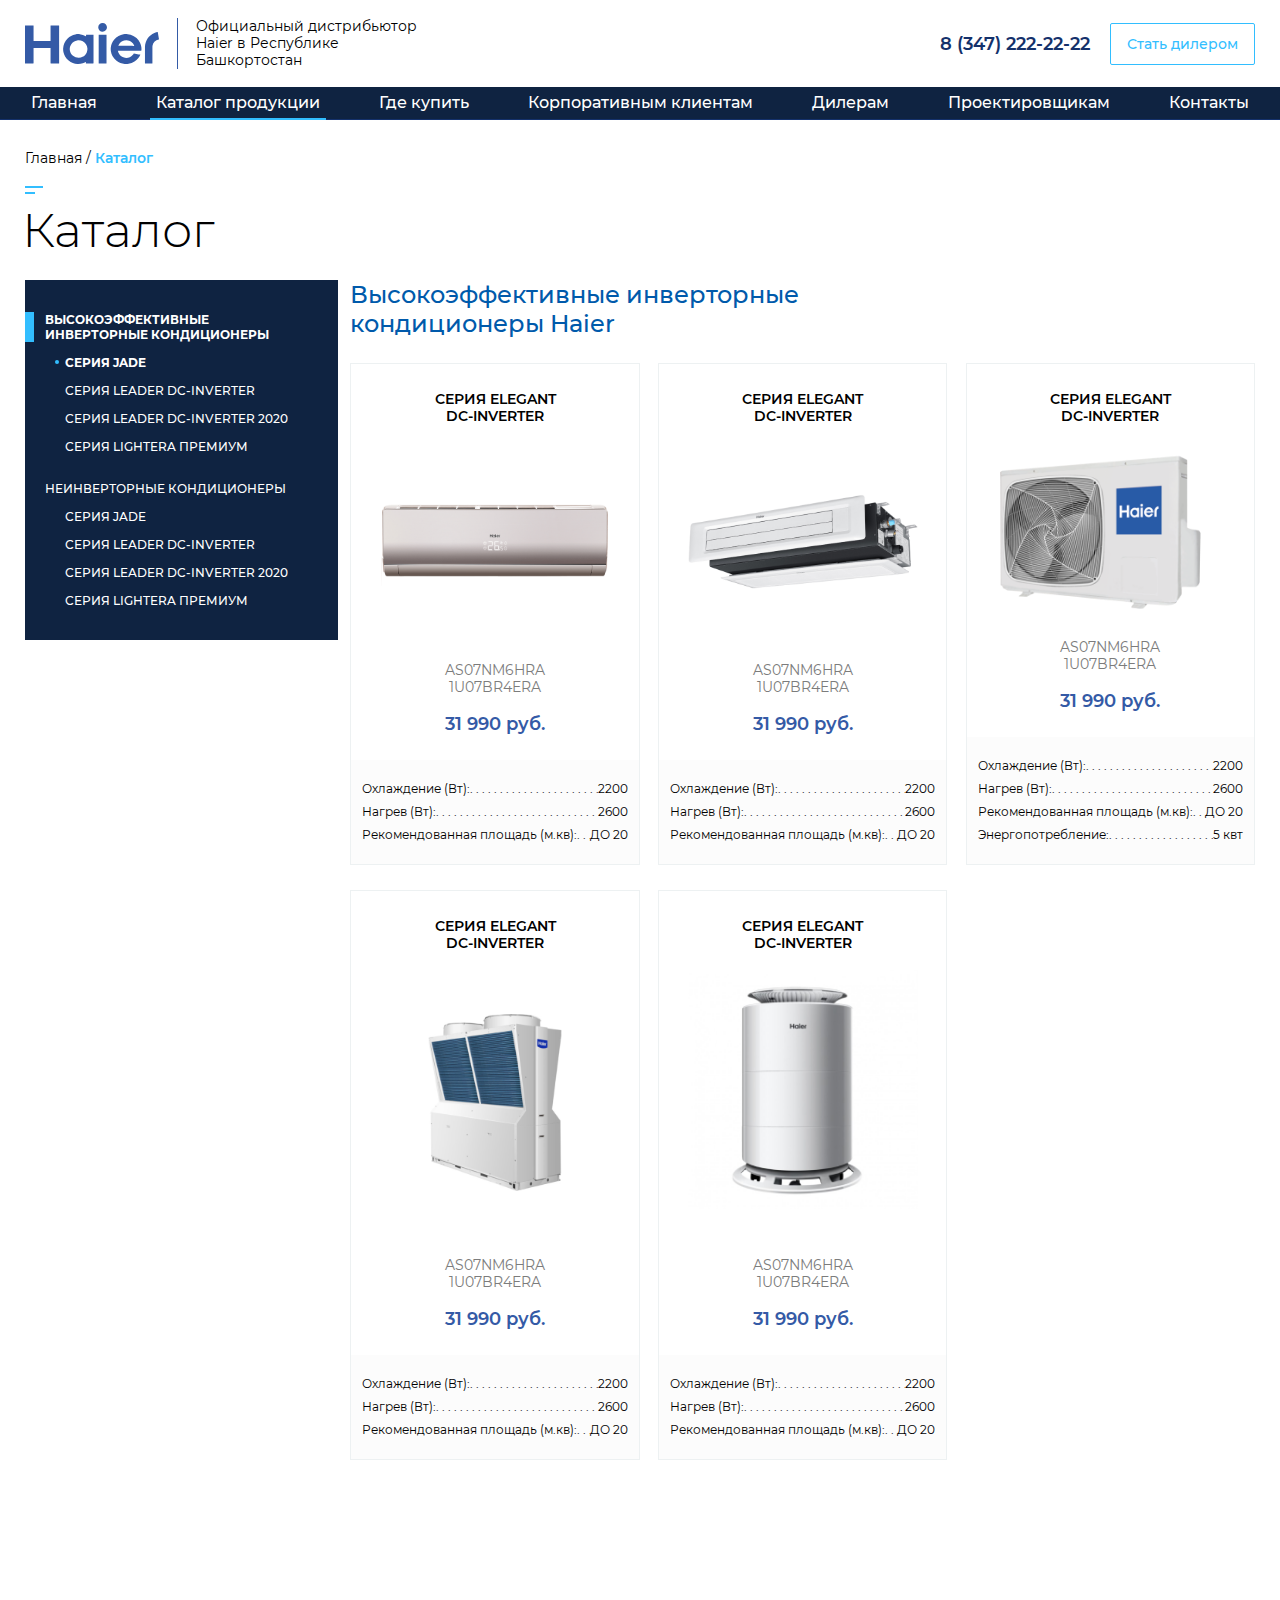
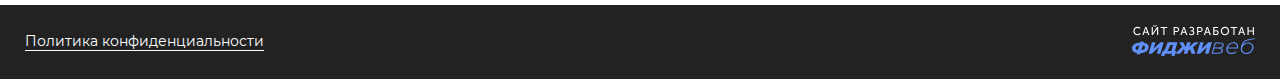
==== catalog.html @ dbcb9b7a "first commit" ====
<!DOCTYPE html>
<html lang="ru">
<head>
    <meta charset="UTF-8">
    <meta name="viewport" content="width=device-width, initial-scale=1.0">
    <title>Haier Каталог</title>
    <link rel="stylesheet" href="/css/jquery.fancybox.min.css"/>
    <link rel="stylesheet" href="/css/remodal.css"/>
    <link rel="stylesheet" href="/css/style.css">
</head>
<body>
    <div class="wrapper">
        <div class="inner-header">
                <header class="header">
                    <div class="container -flex -justify-between">
                        <div class="header__left">
                            <a class="logo -flex -center" href="/">
                                <img src="/img/logo-color.svg" alt="Haier">
                                <span>Официальный дистрибьютор Haier в Республике Башкортостан</span>
                            </a>
                            <div class="toggler-menu">
                                <span></span>
                            </div>
                        </div>
                        <div class="header__contacts -flex -center">
                            <a class="header__phone" href="tel:83472222222">8 (347) 222-22-22</a>
                            <a class="call-back" href="#" data-remodal-target="call-back" >Стать дилером</a>
                        </div>
                    </div>
                </header>
                <nav>
                    <div class="container">
                        <ul class="-flex -justify-between">
                            <li>
                                <a href="#">Главная</a>
                            </li>
                            <li>
                                <a class="active" href="#">Каталог продукции</a>
                            </li>
                            <li>
                                <a href="#">Где купить</a>
                            </li>
                            <li>
                                <a href="#">Корпоративным клиентам</a>
                            </li>
                            <li>
                                <a href="#">Дилерам</a>
                            </li>
                            <li>
                                <a href="#">Проектировщикам</a>
                            </li>
                            <li>
                                <a href="#">Контакты</a>
                            </li>
                        </ul>
                    </div>
                </nav>
        </div>

        <div class="content">
            <div class="container">
                <div class="breadcrumbs">
                    <a href="/">Главная</a> / <span>Каталог</span>
                </div>
                <h1 class="content-h1">Каталог</h1>
                <div class="open-catalog">Открыть каталог</div>
                <div class="fullpage-content -flex -justify-between">
                    <div class="left-sidebar sidebar-catalog">
                        <div class="close-left-sidebar">
                            <span></span>
                        </div>
                        <ul>
                            <li>
                                <a href="#" class="active">ВЫСОКОЭФФЕКТИВНЫЕ ИНВЕРТОРНЫЕ КОНДИЦИОНЕРЫ</a>
                                <ul class="sidebar-catalog__dropdown">
                                    <li><a href="#" class="active">СЕРИЯ JADE</a></li>
                                    <li><a href="#">СЕРИЯ LEADER DC-INVERTER</a></li>
                                    <li><a href="#">СЕРИЯ LEADER DC-INVERTER 2020</a></li>
                                    <li><a href="#">СЕРИЯ LIGHTERA ПРЕМИУМ</a></li>
                                </ul>
                            </li>
                            <li>
                                <a href="#">НЕИНВЕРТОРНЫЕ КОНДИЦИОНЕРЫ</a>
                                <ul class="sidebar-catalog__dropdown">
                                    <li><a href="#">СЕРИЯ JADE</a></li>
                                    <li><a href="#">СЕРИЯ LEADER DC-INVERTER</a></li>
                                    <li><a href="#">СЕРИЯ LEADER DC-INVERTER 2020</a></li>
                                    <li><a href="#">СЕРИЯ LIGHTERA ПРЕМИУМ</a></li>
                                </ul>
                            </li>
                        </ul>
                    </div>
                    <div class="sidebar-content">
                        <h2>Высокоэффективные инверторные 
                            кондиционеры Haier</h2>
                        <div class="catalog__list -flex -wrap">
                            <div class="product-m">
                                <div class="product-m__top">
                                    <div class="product-m__title">СЕРИЯ ELEGANT <br>DC-INVERTER</div>
                                    <div class="product-m__img">
                                        <img src="/img/products/1.png" alt="">
                                    </div>
                                </div>
                                <div>
                                    <div class="product-m__article">
                                        <span>AS07NM6HRA</span>
                                        <span>1U07BR4ERA</span>
                                    </div>
                                    <div class="product-m__price">31 990 руб.</div>
                                    <div class="product-m__feature">
                                        <div class="param">
                                            <span class="param__prop">Охлаждение (Вт):</span>
                                            <span class="param__value">2200</span>
                                        </div>
                                        <div class="param">
                                            <span class="param__prop">Нагрев (Вт):</span>
                                            <span class="param__value">2600</span>
                                        </div>
                                        <div class="param">
                                            <span class="param__prop">Рекомендованная площадь (м.кв):</span>
                                            <span class="param__value">ДО 20</span>
                                        </div>
                                    </div>
                                </div>
                            </div>

                            <div class="product-m">
                                <div class="product-m__top">
                                    <div class="product-m__title">СЕРИЯ ELEGANT <br>DC-INVERTER</div>
                                    <div class="product-m__img">
                                        <img src="/img/products/3.png" alt="">
                                    </div>
                                </div>
                                <div>
                                    <div class="product-m__article">
                                        <span>AS07NM6HRA</span>
                                        <span>1U07BR4ERA</span>
                                    </div>
                                    <div class="product-m__price">31 990 руб.</div>
                                    <div class="product-m__feature">
                                        <div class="param">
                                            <span class="param__prop">Охлаждение (Вт):</span>
                                            <span class="param__value">2200</span>
                                        </div>
                                        <div class="param">
                                            <span class="param__prop">Нагрев (Вт):</span>
                                            <span class="param__value">2600</span>
                                        </div>
                                        <div class="param">
                                            <span class="param__prop">Рекомендованная площадь (м.кв):</span>
                                            <span class="param__value">ДО 20</span>
                                        </div>
                                    </div>
                                </div>
                            </div>

                            <div class="product-m">
                                <div class="product-m__top">
                                    <div class="product-m__title">СЕРИЯ ELEGANT <br>DC-INVERTER</div>
                                    <div class="product-m__img">
                                        <img src="/img/products/2.png" alt="">
                                    </div>
                                </div>
                                <div>
                                    <div class="product-m__article">
                                        <span>AS07NM6HRA</span>
                                        <span>1U07BR4ERA</span>
                                    </div>
                                    <div class="product-m__price">31 990 руб.</div>
                                    <div class="product-m__feature">
                                        <div class="param">
                                            <span class="param__prop">Охлаждение (Вт):</span>
                                            <span class="param__value">2200</span>
                                        </div>
                                        <div class="param">
                                            <span class="param__prop">Нагрев (Вт):</span>
                                            <span class="param__value">2600</span>
                                        </div>
                                        <div class="param">
                                            <span class="param__prop">Рекомендованная площадь (м.кв):</span>
                                            <span class="param__value">ДО 20</span>
                                        </div>
                                        <div class="param">
                                            <span class="param__prop">Энергопотребление:</span>
                                            <span class="param__value">5 квт</span>
                                        </div>
                                    </div>
                                </div>
                            </div>

                            <div class="product-m">
                                <div class="product-m__top">
                                    <div class="product-m__title">СЕРИЯ ELEGANT <br>DC-INVERTER</div>
                                    <div class="product-m__img">
                                        <img src="/img/products/5.png" alt="">
                                    </div>
                                </div>
                                <div>
                                    <div class="product-m__article">
                                        <span>AS07NM6HRA</span>
                                        <span>1U07BR4ERA</span>
                                    </div>
                                    <div class="product-m__price">31 990 руб.</div>
                                    <div class="product-m__feature">
                                        <div class="param">
                                            <span class="param__prop">Охлаждение (Вт):</span>
                                            <span class="param__value">2200</span>
                                        </div>
                                        <div class="param">
                                            <span class="param__prop">Нагрев (Вт):</span>
                                            <span class="param__value">2600</span>
                                        </div>
                                        <div class="param">
                                            <span class="param__prop">Рекомендованная площадь (м.кв):</span>
                                            <span class="param__value">ДО 20</span>
                                        </div>
                                    </div>
                                </div>
                            </div>

                            <div class="product-m">
                                <div class="product-m__top">
                                    <div class="product-m__title">СЕРИЯ ELEGANT <br>DC-INVERTER</div>
                                    <div class="product-m__img">
                                        <img src="/img/products/6.png" alt="">
                                    </div>
                                </div>
                                <div>
                                    <div class="product-m__article">
                                        <span>AS07NM6HRA</span>
                                        <span>1U07BR4ERA</span>
                                    </div>
                                    <div class="product-m__price">31 990 руб.</div>
                                    <div class="product-m__feature">
                                        <div class="param">
                                            <span class="param__prop">Охлаждение (Вт):</span>
                                            <span class="param__value">2200</span>
                                        </div>
                                        <div class="param">
                                            <span class="param__prop">Нагрев (Вт):</span>
                                            <span class="param__value">2600</span>
                                        </div>
                                        <div class="param">
                                            <span class="param__prop">Рекомендованная площадь (м.кв):</span>
                                            <span class="param__value">ДО 20</span>
                                        </div>
                                    </div>
                                </div>
                            </div>
                        </div>
                    </div>
                </div>
            </div>
        </div>

    </div>

    <footer class="footer">
        <div class="container -flex -justify-between -center -wrap">
            <a href="#" class="politic" data-fancybox="data-fancybox" data-type="iframe" data-src="/politic.html" href="javascript:;">Политика конфиденциальности</a>
            <a class="fiji-logo-href" target="_blank" href="https://fijiweb.ru/">
                <img src="/img/fiji.svg" alt="Сайт разработан FijiWeb">
            </a>
        </div>
    </footer>

    <div class="remodal" data-remodal-id="call-back" data-remodal-options="hashTracking: false, closeOnOutsideClick: true">
        <button class="remodal-close remodal-close" data-remodal-action="close"></button>
        <div id="form-modal_c">
          <div class="modal-title">Оставьте заявку <span>Наш менеджер свяжется с вами в ближайшее время</span></div>
          <form id="form-call-back">
            <input type="text" name="name" required="required" placeholder="Введите имя"/>
            <input type="text" name="phone" required="required" placeholder="Введите телефон"/>
            <input type="hidden" name="head_mess" value="Заказать звонок"/>
            <button class="btn" type="submit">Отправить</button>
          </form>
        </div>
      </div>

    <script src="https://code.jquery.com/jquery-3.5.1.min.js"></script>
    <script src="/js/jquery.maskedinput.js"></script>
    <script src="/js/jquery.fancybox.min.js"></script>
    <script src="/js/remodal.min.js"></script>
    <script src="/js/script.js"></script>
</body>
</html>
---- css/remodal.css ----
/*
 *  Remodal - v1.0.3
 *  Responsive, lightweight, fast, synchronized with CSS animations, fully customizable modal window plugin with declarative configuration and hash tracking.
 *  http://vodkabears.github.io/remodal/
 *
 *  Made by Ilya Makarov
 *  Under MIT License
 */

/* ==========================================================================
   Remodal's necessary styles
   ========================================================================== */

/* Hide scroll bar */

html.remodal-is-locked {
  overflow: hidden;
}

/* Anti FOUC */

.remodal,
[data-remodal-id] {
  display: none;
}

/* Necessary styles of the overlay */
 
.remodal-overlay {
  position: fixed;
  z-index: 9999;
  top: -5000px;
  right: -5000px;
  bottom: -5000px;
  left: -5000px;

  display: none;
}

/* Necessary styles of the wrapper */

.remodal-wrapper {
  position: fixed;
  z-index: 10000;
  top: 0;
  right: 0;
  bottom: 0;
  left: 0;

  display: none;
/*  overflow: auto;*/

  text-align: center;

  -webkit-overflow-scrolling: touch;
}

.remodal-wrapper:after {
  display: inline-block;

  height: 100%;
  margin-left: -0.05em;

  content: "";
}

/* Fix iPad, iPhone glitches */

.remodal-overlay,
.remodal-wrapper {
  -webkit-backface-visibility: hidden;
  backface-visibility: hidden;
}

/* Necessary styles of the modal dialog */

.remodal {
  position: relative;

  outline: none;

  -webkit-text-size-adjust: 100%;
  -moz-text-size-adjust: 100%;
  -ms-text-size-adjust: 100%;
  text-size-adjust: 100%;
}

.remodal-is-initialized {
  /* Disable Anti-FOUC */
  display: inline-block;
}


/*
 *  Remodal - v1.0.3
 *  Responsive, lightweight, fast, synchronized with CSS animations, fully customizable modal window plugin with declarative configuration and hash tracking.
 *  http://vodkabears.github.io/remodal/
 *
 *  Made by Ilya Makarov
 *  Under MIT License
 */

/* ==========================================================================
   Remodal's default mobile first theme
   ========================================================================== */

/* Default theme styles for the background */

.remodal-bg.remodal-is-opening,
.remodal-bg.remodal-is-opened {
  -webkit-filter: blur(3px);
  filter: blur(3px);
}

/* Default theme styles of the overlay */

.remodal-overlay {
  background: rgba(43, 46, 56, 0.9);
}

.remodal-overlay.remodal-is-opening,
.remodal-overlay.remodal-is-closing {
  -webkit-animation-fill-mode: forwards;
  animation-fill-mode: forwards;
}

.remodal-overlay.remodal-is-opening {
  -webkit-animation: remodal-overlay-opening-keyframes 0.3s;
  animation: remodal-overlay-opening-keyframes 0.3s;
}

.remodal-overlay.remodal-is-closing {
  -webkit-animation: remodal-overlay-closing-keyframes 0.3s;
  animation: remodal-overlay-closing-keyframes 0.3s;
}

/* Default theme styles of the wrapper */

.remodal-wrapper {
  padding: 10px 10px 0;
}

/* Default theme styles of the modal dialog */

.remodal {
  -webkit-box-sizing: border-box;
  box-sizing: border-box;
  width: 100%;
  margin-bottom: 10px;

  -webkit-transform: translate3d(0, 0, 0);
  transform: translate3d(0, 0, 0);

  color: #2b2e38;
}

.remodal.remodal-is-opening,
.remodal.remodal-is-closing {
  -webkit-animation-fill-mode: forwards;
  animation-fill-mode: forwards;
}

.remodal.remodal-is-opening {
  -webkit-animation: remodal-opening-keyframes 0.3s;
  animation: remodal-opening-keyframes 0.3s;
}

.remodal.remodal-is-closing {
  -webkit-animation: remodal-closing-keyframes 0.3s;
  animation: remodal-closing-keyframes 0.3s;
}

/* Vertical align of the modal dialog */

.remodal,
.remodal-wrapper:after {
  vertical-align: middle;
}

/* Close button */

.remodal-close {
  cursor: pointer;
  width: 30px;
  height: 30px;
  position: absolute;
  right: -30px;
  top: -30px;
  background: none;
  border: none;
  outline: none;
}

.remodal-close:hover,
.remodal-close:focus {
  color: #fff;
}

.remodal-close:before, .remodal-close:after {
  content: '';
  display: block;
  width: 24px;
  height: 2px;
  background: white;
  position: absolute;
  left: 0;
  top: 0;
  right: 0;
  bottom: 0;
  margin: auto;
}

.remodal-close:before {
  -webkit-transform: rotate(45deg);
  transform: rotate(45deg);
}
.remodal-close:after {
  -webkit-transform: rotate(-45deg);
  transform: rotate(-45deg);
}
/* Dialog buttons */

.remodal-confirm,
.remodal-cancel {
  font: inherit;

  display: inline-block;
  overflow: visible;

  min-width: 110px;
  margin: 0;
  padding: 12px 0;

  cursor: pointer;
  -webkit-transition: background 0.2s;
  transition: background 0.2s;
  text-align: center;
  vertical-align: middle;
  text-decoration: none;

  border: 0;
  outline: 0;
}

.remodal-confirm {
    color: #fff;
    background: #81c784;
    float: right;
    top: 0px;
    position: absolute;
    right: 0px;
    min-width: 50px;
}
#modal2Desc {
    width: 80%;
    margin: 0 auto;
    margin-bottom: 30px;
}

.title-remodal {
    font-size: 18px;
    color: #79b302;
    font-family: 'montserratmedium';
    margin-top: 50px;
    margin-bottom: 20px;
}

.remodal form p {
    font-size: 10px;
}
.remodal-confirm:hover,
.remodal-confirm:focus {
  background: #66bb6a;
}

.remodal-cancel {
  color: #fff;
  background: #e57373;
}

.remodal-cancel:hover,
.remodal-cancel:focus {
  background: #ef5350;
}

/* Remove inner padding and border in Firefox 4+ for the button tag. */

.remodal-confirm::-moz-focus-inner,
.remodal-cancel::-moz-focus-inner,
.remodal-close::-moz-focus-inner {
  padding: 0;

  border: 0;
}

/* Keyframes
   ========================================================================== */

@-webkit-keyframes remodal-opening-keyframes {
  from {
    -webkit-transform: scale(1.05);
    transform: scale(1.05);

    opacity: 0;
  }
  to {
    -webkit-transform: none;
    transform: none;

    opacity: 1;
  }
}

@keyframes remodal-opening-keyframes {
  from {
    -webkit-transform: scale(1.05);
    transform: scale(1.05);

    opacity: 0;
  }
  to {
    -webkit-transform: none;
    transform: none;

    opacity: 1;
  }
}

@-webkit-keyframes remodal-closing-keyframes {
  from {
    -webkit-transform: scale(1);
    transform: scale(1);

    opacity: 1;
  }
  to {
    -webkit-transform: scale(0.95);
    transform: scale(0.95);

    opacity: 0;
  }
}

@keyframes remodal-closing-keyframes {
  from {
    -webkit-transform: scale(1);
    transform: scale(1);

    opacity: 1;
  }
  to {
    -webkit-transform: scale(0.95);
    transform: scale(0.95);

    opacity: 0;
  }
}

@-webkit-keyframes remodal-overlay-opening-keyframes {
  from {
    opacity: 0;
  }
  to {
    opacity: 1;
  }
}

@keyframes remodal-overlay-opening-keyframes {
  from {
    opacity: 0;
  }
  to {
    opacity: 1;
  }
}

@-webkit-keyframes remodal-overlay-closing-keyframes {
  from {
    opacity: 1;
  }
  to {
    opacity: 0;
  }
}

@keyframes remodal-overlay-closing-keyframes {
  from {
    opacity: 1;
  }
  to {
    opacity: 0;
  }
}

/* Media queries
   ========================================================================== */

@media only screen and (min-width: 641px) {
  .remodal {
    max-width: 550px;
    background: #fff;
  }
}

/* IE8
   ========================================================================== */

.lt-ie9 .remodal-overlay {
  background: #2b2e38;
}

.lt-ie9 .remodal {
  width: 700px;
}

.remodal {
  padding: 35px 20px;
  border-radius: 4px;
 
}

.remodal input {
  width: 310px;
  height: 40px;
  padding: 0px 15px;
  display: block;
  margin:0 auto;
  margin-bottom: 15px;
  font-size: 16px;
  font-weight: 400;
  border-radius: 5px;
  border:none;
  background: #f2f2f2;
}
.btn-modal {
  width: 310px;
}
.remodal .btn {
  margin: 0 auto;
  width: 310px;
  border:none;
  height: 60px;
  font-weight: 600;
  font-size: 16px;
  cursor: pointer;
}
.modal-title {
  font-weight: 600;
  line-height: 130%;
  font-size: 18px;
  max-width: 400px;
  margin: 0 auto;
  margin-bottom: 30px;
}
.remodal {
  background: #fff;
}
---- css/style.css ----
@import url("/fonts/stylesheet.css");
*,
*::before,
*::after,
*:focus {
  -webkit-box-sizing: border-box;
  box-sizing: border-box;
  outline: none;
}

body {
  margin: 0px;
  font-family: 'Montserrat', sans-serif;
  font-size: 14px;
  line-height: 16px;
  display: -webkit-box;
  display: -ms-flexbox;
  display: flex;
  -webkit-box-orient: vertical;
  -webkit-box-direction: normal;
      -ms-flex-direction: column;
          flex-direction: column;
  height: 100%;
}

.wrapper {
  overflow: hidden;
  min-height: 100vh;
  -webkit-box-flex: 1;
      -ms-flex: 1 0 auto;
          flex: 1 0 auto;
  height: 100%;
}

a {
  text-decoration: none;
}

.container {
  max-width: 1260px;
  padding: 0px 15px;
  margin: 0 auto;
}

@media (max-width: 380px) {
  .container {
    padding: 0px 10px;
  }
}

img {
  max-width: 100%;
}

.-flex {
  display: -webkit-box;
  display: -ms-flexbox;
  display: flex;
}

.-center {
  -webkit-box-align: center;
      -ms-flex-align: center;
          align-items: center;
}

.-start {
  -webkit-box-align: start;
      -ms-flex-align: start;
          align-items: flex-start;
}

.-end {
  -webkit-box-align: end;
      -ms-flex-align: end;
          align-items: flex-end;
}

.-wrap {
  -ms-flex-wrap: wrap;
      flex-wrap: wrap;
}

.-justify-between {
  -webkit-box-pack: justify;
      -ms-flex-pack: justify;
          justify-content: space-between;
}

.inner-header.open-menu .logo span {
  color: #fff;
}

.inner-header.open-menu .header__phone {
  color: #fff;
}

.inner-header .logo span {
  color: #000;
}

.inner-header .header__phone {
  color: #14316B;
}

@media (max-width: 960px) {
  .inner-header .header__phone {
    padding: 11px 0px;
  }
}

.inner-header nav {
  background: #0F2341;
}

.inner-header nav a {
  padding: 6px;
}

@media (max-width: 960px) and (min-width: 380px) {
  .inner-header nav a {
    padding: 11px 15px;
  }
}

@media (max-width: 380px) {
  .inner-header nav a {
    padding: 6px 10px;
  }
}

.inner-header .toggler-menu span {
  background-color: #0F2341;
}

.inner-header .toggler-menu span::after, .inner-header .toggler-menu span::before {
  background-color: #0F2341;
}

.inner-header .toggler-menu.active span:before {
  background-color: #fff;
}

.inner-header .toggler-menu.active span:after {
  background-color: #fff;
}

.index-section {
  background: url(../img/bg-main.png) no-repeat center;
  min-height: 800px;
  background-size: cover;
}

.index-section .index-section-lines {
  background: url(../img/lines-index-bg.png) repeat-y center;
  height: 800px;
}

@media (max-width: 768px) {
  .index-section .index-section-lines {
    height: 550px;
  }
}

@media (max-width: 768px) {
  .index-section .index-section-lines {
    height: 500px;
  }
}

@media (max-width: 768px) {
  .index-section {
    min-height: 550px;
  }
}

@media (max-width: 468px) {
  .index-section {
    min-height: 350px;
  }
}

.header {
  padding: 18px 0px 18px 0px;
}

@media (max-width: 960px) {
  .header {
    padding: 10px 0px 8px 0px;
    border-bottom: 1px solid #0F2341;
  }
  .header .header__left {
    width: 100%;
  }
  .header .logo {
    max-width: 350px;
  }
}

@media (max-width: 960px) {
  .header .header__contacts {
    display: none;
  }
}

.header__left {
  position: relative;
  z-index: 3;
}

@media (max-width: 960px) {
  .header__left img {
    width: 82px;
  }
}

.logo span {
  font-size: 14px;
  line-height: 17px;
  color: #FFFFFF;
  padding-left: 18px;
  border-left: 1px solid #345BA6;
  margin-left: 18px;
  max-width: 270px;
  min-height: 46px;
  display: -webkit-box;
  display: -ms-flexbox;
  display: flex;
  -webkit-box-align: center;
      -ms-flex-align: center;
          align-items: center;
}

@media (max-width: 768px) {
  .logo span {
    font-size: 10px;
    line-height: 12px;
    padding-left: 6px;
    margin-left: 7px;
    min-height: 36px;
    max-width: calc(100% - 95px - 40px);
  }
}

nav {
  border-bottom: 1px solid #14316B;
}

nav .header__contacts {
  display: none;
}

@media (max-width: 960px) {
  nav {
    position: absolute;
    left: 0px;
    width: calc(100% - 50px);
    background: #0F2341;
    top: 0px;
    height: 100vh;
    z-index: 2;
    left: -100%;
    -webkit-transition: all 0.3s;
    transition: all 0.3s;
  }
  nav.active {
    left: 0px;
  }
  nav .container {
    padding: 0px;
  }
  nav .header__contacts {
    display: block;
    border-top: 1px solid #14316B;
    padding: 19px 10px 10px 10px;
  }
  nav .header__contacts .call-back {
    display: table;
    margin-left: 0px;
    margin-top: 14px;
  }
}

nav ul {
  margin: 0px;
  padding: 0px;
}

@media (max-width: 768px) {
  nav ul {
    -ms-flex-wrap: wrap;
        flex-wrap: wrap;
    padding-top: 55px;
  }
}

nav li {
  display: block;
  font-weight: 500;
  font-size: 16px;
  line-height: 20px;
}

@media (max-width: 1100px) {
  nav li {
    font-size: 14px;
  }
}

@media (max-width: 768px) {
  nav li {
    display: block;
    width: 100%;
  }
}

nav li a {
  color: #FFFFFF;
  padding: 4px 6px;
  display: block;
  position: relative;
}

@media (max-width: 768px) {
  nav li a {
    font-weight: 500;
    font-size: 16px;
    padding: 12px 11px;
    line-height: 20px;
  }
}

@media (max-width: 768px) {
  nav li a.active, nav li a:hover {
    background: #32BEFF;
    color: #fff;
  }
}

nav li a.active:after, nav li a:hover:after {
  content: '';
  width: 100%;
  height: 2px;
  background: #32BEFF;
  position: absolute;
  bottom: -1px;
  left: 0px;
}

@media (max-width: 768px) {
  nav li a.active:after, nav li a:hover:after {
    display: none;
  }
}

.header__phone {
  font-weight: 600;
  font-size: 18px;
  line-height: 22px;
  color: #FFFFFF;
}

.call-back {
  border: 1px solid #32BEFF;
  border-radius: 2px;
  font-weight: 500;
  font-size: 14px;
  color: #32BEFF;
  padding: 12px 16px;
  margin-left: 20px;
  -webkit-transition: all .2s;
  transition: all .2s;
}

.call-back:hover {
  background: #32BEFF;
  color: #fff;
}

.index-section__content {
  height: calc(100% - 100px);
}

.index-section__content .container {
  height: 100%;
}

.index-section__content h1 {
  font-weight: bold;
  font-size: 48px;
  line-height: 59px;
  max-width: 940px;
  color: #FFFFFF;
  margin: 0px;
  position: relative;
}

.index-section__content h1::before {
  content: '';
  background: url(../img/decor.svg) no-repeat;
  width: 18px;
  height: 8px;
  position: absolute;
  top: -15px;
  left: 0px;
  display: block;
}

@media (max-width: 768px) {
  .index-section__content h1 {
    font-size: 24px;
    line-height: 29px;
  }
}

.section-products {
  margin: 80px 0px;
}

@media (max-width: 768px) {
  .section-products {
    margin: 32px 0px;
  }
}

.section-products__list {
  display: -ms-grid;
  display: grid;
  -ms-grid-columns: (1fr)[3];
      grid-template-columns: repeat(3, 1fr);
  -ms-grid-rows: 1fr;
      grid-template-rows: 1fr;
  grid-column-gap: 0px;
  grid-row-gap: 0px;
  margin-top: 33px;
  border-left: 1px solid  #EDF1F2;
  border-bottom: 1px solid  #EDF1F2;
}

@media (max-width: 768px) {
  .section-products__list {
    -ms-grid-columns: (1fr)[2];
        grid-template-columns: repeat(2, 1fr);
  }
}

@media (max-width: 468px) {
  .section-products__list {
    -ms-grid-columns: (1fr)[1];
        grid-template-columns: repeat(1, 1fr);
  }
}

.section-products__img {
  text-align: center;
}

.section-products__item {
  border: 1px solid #EDF1F2;
  border-left: none;
  border-bottom: 0px;
  position: relative;
  height: 413px;
  display: -webkit-box;
  display: -ms-flexbox;
  display: flex;
  -webkit-box-pack: center;
      -ms-flex-pack: center;
          justify-content: center;
  -webkit-box-align: center;
      -ms-flex-align: center;
          align-items: center;
  padding-bottom: 60px;
  cursor: pointer;
  -webkit-transition: all 0.2s;
  transition: all 0.2s;
}

@media (max-width: 768px) {
  .section-products__item {
    height: 300px;
  }
  .section-products__item img {
    max-width: 80%;
  }
}

.section-products__item:hover {
  -webkit-box-shadow: 3px 3px 6px rgba(0, 0, 0, 0.1);
          box-shadow: 3px 3px 6px rgba(0, 0, 0, 0.1);
}

.section-products__item p {
  font-weight: bold;
  font-size: 16px;
  line-height: 20px;
  color: #000000;
  height: 40px;
  margin: 0px;
  bottom: 42px;
  left: 40px;
  position: absolute;
}

@media (max-width: 768px) {
  .section-products__item p {
    font-size: 12px;
    line-height: 15px;
    left: 18px;
    bottom: 25px;
  }
}

.section-products__item p::before {
  content: '';
  width: 10px;
  height: 2px;
  background: #32BEFF;
  position: absolute;
  top: -10px;
  left: 0px;
}

.title {
  font-weight: 300;
  font-size: 48px;
  line-height: 59px;
  color: #000000;
  position: relative;
  margin-left: -3px;
}

.title::before {
  content: '';
  background: url(../img/decor.svg) no-repeat;
  width: 18px;
  height: 8px;
  position: absolute;
  top: -15px;
  left: 3px;
  display: block;
}

@media (max-width: 768px) {
  .title {
    font-size: 24px;
    line-height: 29px;
  }
}

.section-about-company {
  margin: 80px 0px;
}

@media (max-width: 768px) {
  .section-about-company {
    margin: 50px 0px;
  }
}

.about-company p {
  font-size: 18px;
  line-height: 22px;
  color: #000000;
  margin: 25px 0px;
}

@media (max-width: 768px) {
  .about-company p {
    font-size: 14px;
    line-height: 17px;
    margin: 15px 0px;
  }
}

.about-company p b {
  font-weight: 600;
}

.about-company p.quote {
  color: #005AAB;
  padding-left: 22px;
  border-left: 1px solid #005AAB;
  font-weight: 500;
}

@media (max-width: 768px) {
  .about-company p.quote {
    padding-left: 9px;
  }
}

.section-contacts {
  background: url(../img/blue-bg.jpg) no-repeat center #0F2341;
  padding: 60px 0px;
  color: #fff;
}

@media (max-width: 768px) {
  .section-contacts {
    padding: 40px 0px 30px 0px;
  }
}

@media (max-width: 768px) {
  .section-contacts {
    background: url(../img/blue-bg-mob.jpg) no-repeat center;
    background-size: cover;
  }
}

.section-contacts .title {
  color: #fff;
}

.section-contacts .contacts__list {
  margin-top: 26px;
}

@media (max-width: 768px) {
  .section-contacts .contacts__list {
    display: block;
    margin-top: 21px;
  }
}

@media (max-width: 768px) {
  .section-contacts .contacts__list .contacts__item {
    padding-bottom: 10px;
    position: relative;
    margin-bottom: 15px;
  }
  .section-contacts .contacts__list .contacts__item:last-child {
    margin-bottom: 0px;
    padding-bottom: 0px;
  }
  .section-contacts .contacts__list .contacts__item:last-child:after {
    display: none;
  }
  .section-contacts .contacts__list .contacts__item::after {
    content: '';
    background: #345BA6;
    width: 46px;
    height: 1px;
    left: 0px;
    bottom: 0px;
    display: block;
    position: absolute;
  }
}

.section-contacts .contacts__list span {
  font-weight: bold;
  font-size: 14px;
  line-height: 17px;
}

.section-contacts .contacts__list div {
  font-weight: normal;
  font-size: 18px;
  line-height: 28px;
  color: #FFFFFF;
}

.footer {
  padding: 20px 0px;
  background: #222222;
  -webkit-box-flex: 0;
      -ms-flex: 0 0 auto;
          flex: 0 0 auto;
}

@media (max-width: 468px) {
  .footer .container {
    -webkit-box-pack: center;
        -ms-flex-pack: center;
            justify-content: center;
  }
  .footer .container a.fiji-logo-href {
    width: 100%;
    text-align: center;
  }
  .footer .container img {
    width: 70%;
    margin-top: 10px;
  }
}

.footer a.politic {
  font-size: 14px;
  line-height: 17px;
  -webkit-text-decoration-line: none;
          text-decoration-line: none;
  color: #FFFFFF;
  border-bottom: 1px solid;
}

.map {
  width: 100%;
  height: 650px;
}

@media (max-width: 768px) {
  .map {
    height: 400px;
  }
}

.map-content {
  position: relative;
}

.map-content span {
  position: absolute;
  z-index: 2;
  width: 100%;
  height: 100%;
}

.fancybox-content {
  max-width: 700px;
  font-family: 'Montserrat', sans-serif;
  line-height: 130%;
  border-radius: 4px;
}

.fancybox-content p {
  font-weight: 400;
}

.fancybox-content .ImPoliticWrap-Title {
  font-size: 20px;
  font-weight: bold;
}

.ImPoliticWrap {
  max-width: 700px;
  font-weight: 300;
  padding: 10px 20px;
}

.modal-title {
  font-weight: 600;
  line-height: 130%;
  font-size: 18px;
}

input {
  height: 40px;
}

.btn {
  border: 1px solid #32BEFF;
  border-radius: 2px;
  font-weight: 500;
  font-size: 14px;
  color: #fff;
  padding: 12px 16px;
  margin-left: 20px;
  -webkit-transition: all .2s;
  transition: all .2s;
  background: #32BEFF;
}

.toggler-menu {
  display: none;
}

@media (max-width: 960px) {
  .toggler-menu {
    display: -webkit-box;
    display: -ms-flexbox;
    display: flex;
    -webkit-box-align: center;
        -ms-flex-align: center;
            align-items: center;
    position: absolute;
    padding: 10px;
    width: 50px;
    height: 55px;
    top: -10px;
    right: -15px;
    cursor: pointer;
    z-index: 1;
  }
  .toggler-menu.active {
    background: #14316B;
  }
  .toggler-menu.active span {
    -webkit-transform: rotate(45deg);
            transform: rotate(45deg);
    height: 2px;
  }
  .toggler-menu.active span:after {
    top: 0;
    -webkit-transform: rotate(90deg);
            transform: rotate(90deg);
    height: 2px;
  }
  .toggler-menu.active span:before {
    top: 0;
    -webkit-transform: rotate(0);
            transform: rotate(0);
    height: 2px;
  }
  .toggler-menu span {
    display: block;
    position: absolute;
    width: 30px;
    height: 4px;
    border-radius: 10px;
    background-color: #fff;
    -webkit-transition-duration: .25s;
            transition-duration: .25s;
  }
  .toggler-menu span::after, .toggler-menu span::before {
    display: block;
    position: absolute;
    width: 30px;
    height: 4px;
    background-color: #fff;
    -webkit-transition-duration: .25s;
            transition-duration: .25s;
    border-radius: 10px;
  }
  .toggler-menu span::before {
    content: '';
    top: -8px;
  }
  .toggler-menu span::after {
    content: '';
    top: 8px;
  }
}

@media (max-width: 380px) {
  .toggler-menu {
    right: -10px;
  }
}

.content {
  margin-top: 30px;
  margin-bottom: 120px;
}

@media (max-width: 680px) {
  .content {
    margin-top: 20px;
    margin-bottom: 60px;
  }
}

.breadcrumbs {
  margin-bottom: 35px;
}

.breadcrumbs a {
  color: #000;
  text-decoration: none;
}

.breadcrumbs span {
  font-weight: 600;
  color: #32BEFF;
}

.fullpage-content {
  margin-top: 20px;
  -webkit-box-align: start;
      -ms-flex-align: start;
          align-items: flex-start;
}

.left-sidebar {
  width: 314px;
  margin-right: 12px;
  -webkit-transition: all .3s;
  transition: all .3s;
}

.left-sidebar.open {
  left: 0px;
}

@media (max-width: 960px) {
  .left-sidebar {
    position: absolute;
    left: -100%;
  }
}

@media (max-width: 360px) {
  .left-sidebar {
    width: 260px;
  }
}

.left-sidebar.sidebar-catalog {
  background: #0F2341;
}

.left-sidebar.sidebar-catalog > ul {
  margin: 32px 0px;
  padding: 0px;
  padding-right: 10px;
}

.left-sidebar.sidebar-catalog > ul > li {
  display: block;
  margin: 27px 0px;
}

.left-sidebar.sidebar-catalog > ul > li > a {
  font-weight: 500;
  font-size: 12px;
  line-height: 15px;
  color: #FFFFFF;
  text-transform: uppercase;
  padding: 0px 20px;
  display: block;
  position: relative;
}

.left-sidebar.sidebar-catalog > ul > li > a.active {
  font-weight: 700;
}

.left-sidebar.sidebar-catalog > ul > li > a.active::after {
  content: '';
  position: absolute;
  display: block;
  left: 0px;
  width: 9px;
  top: 0px;
  height: 100%;
  background: #32BEFF;
}

.left-sidebar.sidebar-catalog > ul > li > a:hover::after {
  content: '';
  position: absolute;
  display: block;
  left: 0px;
  width: 9px;
  top: 0px;
  height: 100%;
  background: #32BEFF;
}

.left-sidebar.sidebar-catalog a {
  color: #fff;
}

.left-sidebar.sidebar-catalog .sidebar-catalog__dropdown li {
  display: block;
  margin: 12px 0px;
}

.left-sidebar.sidebar-catalog .sidebar-catalog__dropdown li a {
  font-weight: 500;
  font-size: 12px;
  line-height: 15px;
  text-transform: uppercase;
  color: #FFFFFF;
  position: relative;
}

.left-sidebar.sidebar-catalog .sidebar-catalog__dropdown li a.active {
  font-weight: 700;
}

.left-sidebar.sidebar-catalog .sidebar-catalog__dropdown li a.active::after {
  content: '';
  position: absolute;
  display: block;
  left: -10px;
  width: 4px;
  top: calc(50% - 3px);
  height: 4px;
  border-radius: 50%;
  background: #32BEFF;
}

.left-sidebar.sidebar-catalog .sidebar-catalog__dropdown li a:hover::after {
  content: '';
  position: absolute;
  display: block;
  left: -10px;
  width: 4px;
  top: calc(50% - 3px);
  height: 4px;
  border-radius: 50%;
  background: #32BEFF;
}

.content-h1 {
  font-weight: 300;
  font-size: 48px;
  line-height: 59px;
  color: #000000;
  position: relative;
  margin: 0px;
  margin-left: -3px;
}

@media (max-width: 768px) {
  .content-h1 {
    font-size: 24px;
    line-height: 29px;
  }
}

.content-h1::after {
  content: '';
  background: url(../img/decor.svg) no-repeat;
  width: 18px;
  height: 8px;
  position: absolute;
  top: -15px;
  left: 3px;
  display: block;
}

.sidebar-content {
  width: calc(100% - 324px);
}

@media (max-width: 960px) {
  .sidebar-content {
    width: 100%;
  }
}

.sidebar-content h2 {
  font-weight: 500;
  font-size: 24px;
  line-height: 29px;
  color: #005AAB;
  max-width: 500px;
  margin: 0px 0px 25px 0px;
}

@media (max-width: 768px) {
  .sidebar-content h2 {
    font-size: 20px;
    line-height: 24px;
  }
}

.product-m {
  border: 1px solid #EDF1F2;
  width: 32%;
  margin-right: 2%;
  min-width: 287px;
  margin-bottom: 25px;
  display: -webkit-box;
  display: -ms-flexbox;
  display: flex;
  -webkit-box-orient: vertical;
  -webkit-box-direction: normal;
      -ms-flex-direction: column;
          flex-direction: column;
  -webkit-box-pack: justify;
      -ms-flex-pack: justify;
          justify-content: space-between;
}

.product-m:nth-child(3n) {
  margin-right: 0px;
}

.product-m__top {
  display: -ms-grid;
  display: grid;
  height: 100%;
}

.product-m__title {
  text-align: center;
  font-weight: 600;
  font-size: 14px;
  line-height: 17px;
  color: #000000;
  margin-top: 27px;
}

.product-m__img {
  max-width: 80%;
  text-align: center;
  margin: 15px auto;
}

.product-m__article {
  font-size: 14px;
  line-height: 17px;
  text-align: center;
  color: #7C7C7C;
  margin-bottom: 17px;
}

.product-m__article span {
  display: block;
}

.product-m__price {
  font-weight: 600;
  font-size: 18px;
  line-height: 22px;
  text-align: center;
  color: #345AA6;
  margin-top: 17px;
  margin-bottom: 25px;
}

.product-m__feature {
  background: #FCFCFC;
  padding: 15px 11px;
}

@media (max-width: 1260px) {
  .product-m {
    width: 49%;
  }
  .product-m:nth-child(3n) {
    margin-right: 2%;
  }
  .product-m:nth-child(2n) {
    margin-right: 0%;
  }
}

@media (max-width: 640px) {
  .product-m {
    width: 100%;
    margin-right: 0px;
  }
  .product-m:nth-child(3n) {
    margin-right: 0%;
  }
  .product-m:nth-child(2n) {
    margin-right: 0%;
  }
}

.param__prop {
  float: left;
}

.param__value {
  float: right;
}

.param:after {
  content: '. . . . . . . . . . . . . . . . . . . . . . . . . . . . . . . . . . . . . . . . . . . . . . . . . . . . . . . . . . . . . . . . . . . . . . . . . . . . . . . . . . . . . . . . . . . . . . . . . . . . . . . . . . . . . . . . . . . . . . . . . . . . . . . . . . ';
  display: block;
  white-space: nowrap;
  overflow: hidden;
}

.param {
  font-size: 12px;
  line-height: 18px;
  color: #000000;
  margin-top: 5px;
  margin-bottom: 5px;
}

.open-catalog {
  display: none;
}

@media (max-width: 960px) {
  .open-catalog {
    display: block;
    cursor: pointer;
    margin-top: 15px;
    background: url(../img/decor.svg) no-repeat center left;
    background-size: 12px;
    padding-left: 18px;
  }
}

.close-left-sidebar {
  display: none;
}

@media (max-width: 960px) {
  .close-left-sidebar {
    display: -webkit-box;
    display: -ms-flexbox;
    display: flex;
    -webkit-box-align: center;
    -ms-flex-align: center;
    align-items: center;
    position: absolute;
    padding: 10px;
    width: 50px;
    height: 55px;
    top: 0px;
    right: -50px;
    cursor: pointer;
    z-index: 1;
    background: #14316B;
  }
  .close-left-sidebar span {
    display: block;
    position: absolute;
    width: 30px;
    height: 4px;
    border-radius: 10px;
    -webkit-transform: rotate(45deg);
    transform: rotate(45deg);
    height: 2px;
    -webkit-transition-duration: .25s;
    transition-duration: .25s;
  }
  .close-left-sidebar span::after, .close-left-sidebar span::before {
    content: '';
    display: block;
    position: absolute;
    width: 30px;
    height: 4px;
    background-color: #fff;
    -webkit-transition-duration: .25s;
    transition-duration: .25s;
    border-radius: 10px;
  }
  .close-left-sidebar span::before {
    top: 0;
    -webkit-transform: rotate(0);
    transform: rotate(0);
    height: 2px;
  }
  .close-left-sidebar span::after {
    top: 0;
    -webkit-transform: rotate 90deg;
    transform: rotate(90deg);
    height: 2px;
  }
}

.map-adress {
  height: 460px;
  width: 100%;
  margin-bottom: 35px;
  margin-top: 40px;
}

@media (max-width: 768px) {
  .map-adress {
    height: 350px;
  }
}

.map-adress__table {
  border: 1px solid #EDF1F2;
  width: 100%;
}

.map-adress__row {
  display: -webkit-box;
  display: -ms-flexbox;
  display: flex;
  -webkit-box-pack: justify;
      -ms-flex-pack: justify;
          justify-content: space-between;
  border-bottom: 1px solid #EDF1F2;
  padding: 10px 0px;
  color: #000000;
}

@media (max-width: 768px) {
  .map-adress__row {
    display: block;
  }
}

.map-adress__row.map-adress__head {
  color: #005AAB;
}

@media (max-width: 768px) {
  .map-adress__row.map-adress__head {
    display: none;
  }
}

.map-adress__col {
  width: 30%;
  font-weight: 500;
  font-size: 18px;
  line-height: 22px;
  text-align: left;
  padding: 0px 19px;
}

@media (max-width: 768px) {
  .map-adress__col {
    width: 100%;
    font-weight: 500;
    font-size: 14px;
    line-height: 17px;
    color: #000000;
    margin-bottom: 14px;
    padding: 0px 14px;
  }
  .map-adress__col:last-child {
    margin-bottom: 0px;
  }
}

.map-adress__col span {
  display: none;
}

@media (max-width: 768px) {
  .map-adress__col span {
    font-weight: 600;
    font-size: 14px;
    line-height: 17px;
    color: #005AAB;
    margin-bottom: 4px;
    display: block;
  }
}

.corp-clients {
  background: url(../img/corp-bg.jpg) no-repeat center;
  background-size: cover;
  height: 800px;
  padding-top: 30px;
  color: #fff;
  margin-bottom: 76px;
}

.corp-clients .container {
  height: 100%;
}

.corp-clients .breadcrumbs a {
  color: #fff;
}

.bg-content {
  height: calc(100% - 120px);
  display: -webkit-box;
  display: -ms-flexbox;
  display: flex;
  -webkit-box-pack: center;
      -ms-flex-pack: center;
          justify-content: center;
  -webkit-box-orient: vertical;
  -webkit-box-direction: normal;
      -ms-flex-direction: column;
          flex-direction: column;
  -webkit-box-align: start;
      -ms-flex-align: start;
          align-items: flex-start;
}

.bg-content .bg-h1 {
  font-weight: bold;
  font-size: 48px;
  line-height: 59px;
  margin-bottom: 20px;
  position: relative;
}

.bg-content .bg-h1:after {
  content: '';
  background: url(../img/decor.svg) no-repeat;
  width: 18px;
  height: 8px;
  position: absolute;
  top: -15px;
  left: 3px;
  display: block;
}

.bg-content .bg-h2 {
  font-size: 30px;
  line-height: 37px;
}

.bg-content .btn {
  margin-left: 0px;
  display: table;
  margin-top: 36px;
  padding: 22px 35px;
}
/*# sourceMappingURL=style.css.map */
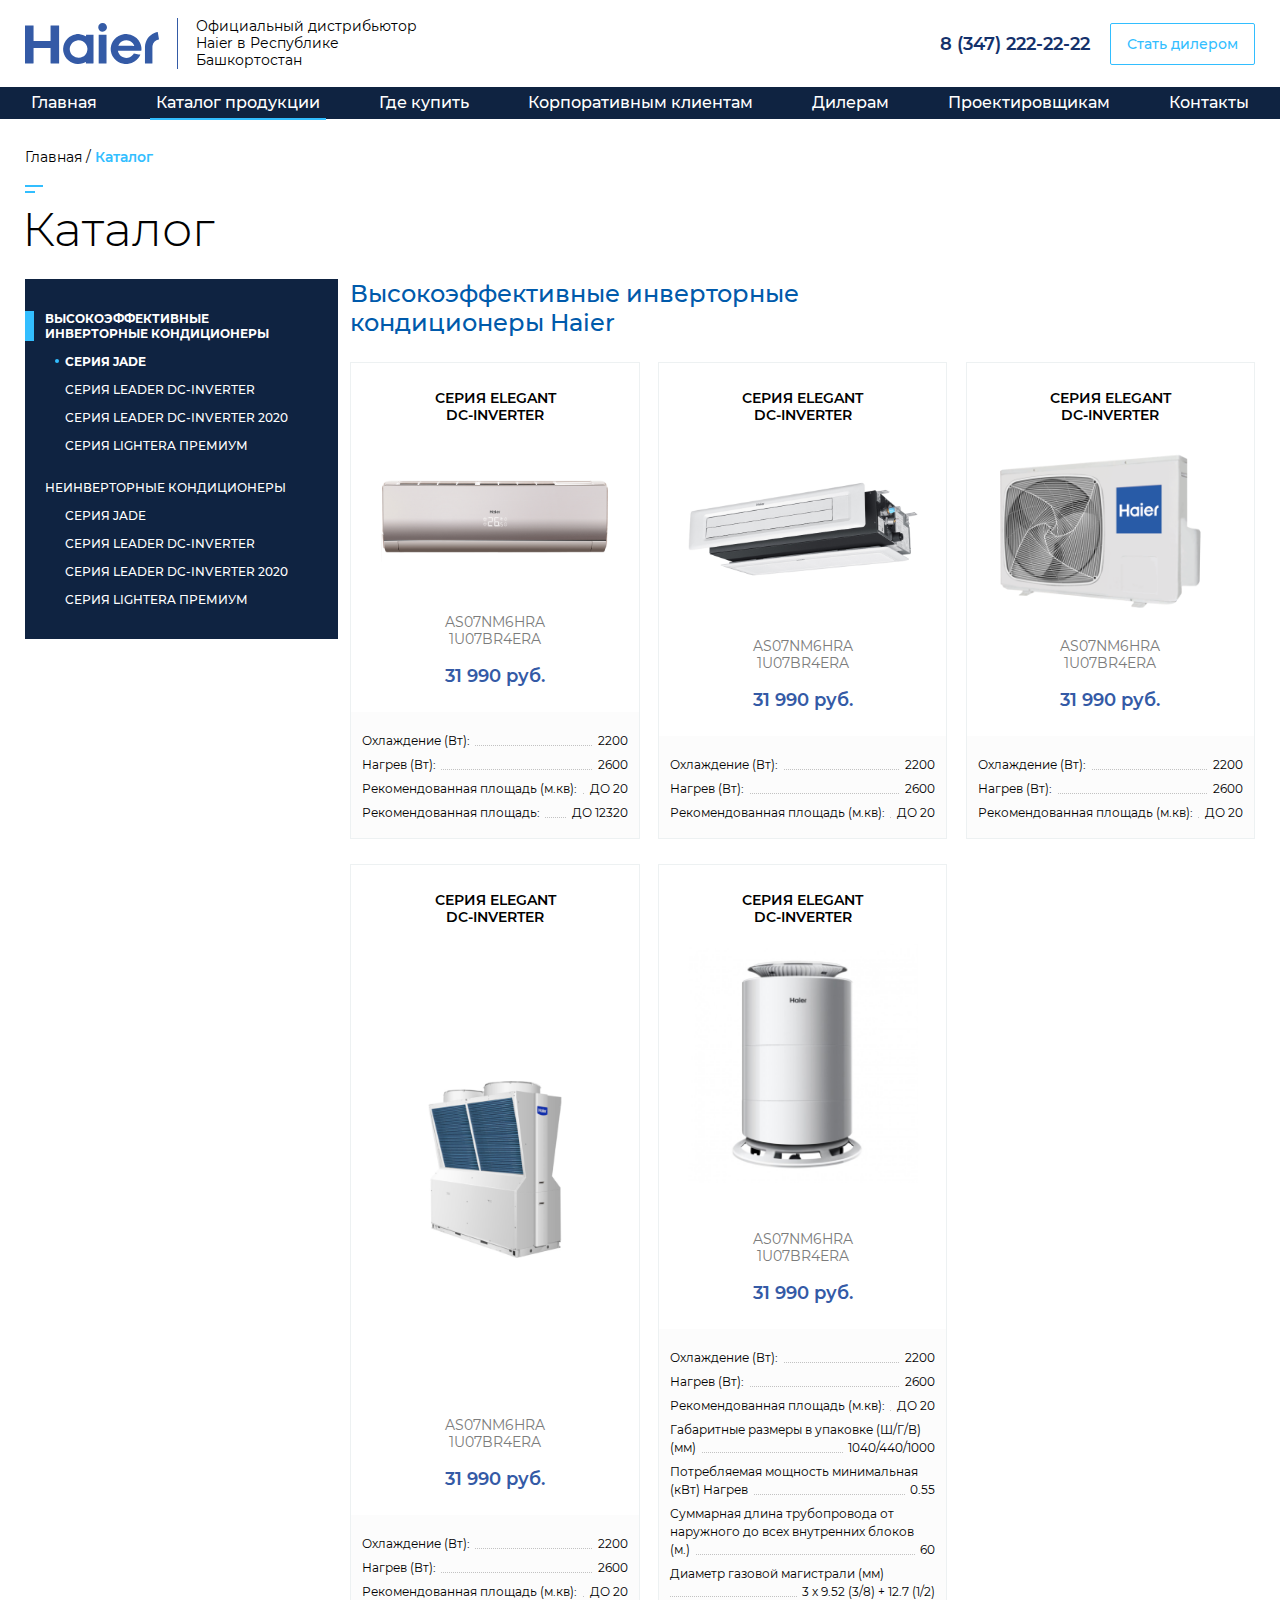
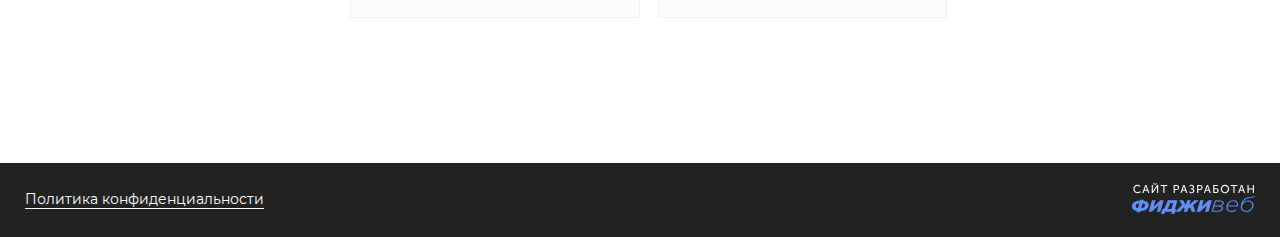
==== commit 88496016: "pravko features" ====
--- a/catalog.html
+++ b/catalog.html
@@ -107,20 +107,24 @@
                                         <span>1U07BR4ERA</span>
                                     </div>
                                     <div class="product-m__price">31 990 руб.</div>
-                                    <div class="product-m__feature">
-                                        <div class="param">
-                                            <span class="param__prop">Охлаждение (Вт):</span>
-                                            <span class="param__value">2200</span>
-                                        </div>
-                                        <div class="param">
-                                            <span class="param__prop">Нагрев (Вт):</span>
-                                            <span class="param__value">2600</span>
-                                        </div>
-                                        <div class="param">
-                                            <span class="param__prop">Рекомендованная площадь (м.кв):</span>
-                                            <span class="param__value">ДО 20</span>
-                                        </div>
-                                    </div>
+                                    <ul class="product-m__feature">
+                                        <li>
+                                            <span class="param__prop">Охлаждение (Вт):</span>
+                                            <span class="param__value">2200</span>
+                                        </li>
+                                        <li>
+                                            <span class="param__prop">Нагрев (Вт):</span>
+                                            <span class="param__value">2600</span>
+                                        </li>
+                                        <li>
+                                            <span class="param__prop">Рекомендованная площадь (м.кв):</span>
+                                            <span class="param__value">ДО 20</span>
+                                        </li>
+                                        <li>
+                                            <span class="param__prop">Рекомендованная площадь:</span>
+                                            <span class="param__value">ДО 12320</span>
+                                        </li>
+                                    </ul>
                                 </div>
                             </div>
 
@@ -137,20 +141,20 @@
                                         <span>1U07BR4ERA</span>
                                     </div>
                                     <div class="product-m__price">31 990 руб.</div>
-                                    <div class="product-m__feature">
-                                        <div class="param">
-                                            <span class="param__prop">Охлаждение (Вт):</span>
-                                            <span class="param__value">2200</span>
-                                        </div>
-                                        <div class="param">
-                                            <span class="param__prop">Нагрев (Вт):</span>
-                                            <span class="param__value">2600</span>
-                                        </div>
-                                        <div class="param">
-                                            <span class="param__prop">Рекомендованная площадь (м.кв):</span>
-                                            <span class="param__value">ДО 20</span>
-                                        </div>
-                                    </div>
+                                    <ul class="product-m__feature">
+                                        <li>
+                                            <span class="param__prop">Охлаждение (Вт):</span>
+                                            <span class="param__value">2200</span>
+                                        </li>
+                                        <li>
+                                            <span class="param__prop">Нагрев (Вт):</span>
+                                            <span class="param__value">2600</span>
+                                        </li>
+                                        <li>
+                                            <span class="param__prop">Рекомендованная площадь (м.кв):</span>
+                                            <span class="param__value">ДО 20</span>
+                                        </li>
+                                    </ul>
                                 </div>
                             </div>
 
@@ -167,24 +171,20 @@
                                         <span>1U07BR4ERA</span>
                                     </div>
                                     <div class="product-m__price">31 990 руб.</div>
-                                    <div class="product-m__feature">
-                                        <div class="param">
-                                            <span class="param__prop">Охлаждение (Вт):</span>
-                                            <span class="param__value">2200</span>
-                                        </div>
-                                        <div class="param">
-                                            <span class="param__prop">Нагрев (Вт):</span>
-                                            <span class="param__value">2600</span>
-                                        </div>
-                                        <div class="param">
-                                            <span class="param__prop">Рекомендованная площадь (м.кв):</span>
-                                            <span class="param__value">ДО 20</span>
-                                        </div>
-                                        <div class="param">
-                                            <span class="param__prop">Энергопотребление:</span>
-                                            <span class="param__value">5 квт</span>
-                                        </div>
-                                    </div>
+                                    <ul class="product-m__feature">
+                                        <li>
+                                            <span class="param__prop">Охлаждение (Вт):</span>
+                                            <span class="param__value">2200</span>
+                                        </li>
+                                        <li>
+                                            <span class="param__prop">Нагрев (Вт):</span>
+                                            <span class="param__value">2600</span>
+                                        </li>
+                                        <li>
+                                            <span class="param__prop">Рекомендованная площадь (м.кв):</span>
+                                            <span class="param__value">ДО 20</span>
+                                        </li>
+                                    </ul>
                                 </div>
                             </div>
 
@@ -201,20 +201,20 @@
                                         <span>1U07BR4ERA</span>
                                     </div>
                                     <div class="product-m__price">31 990 руб.</div>
-                                    <div class="product-m__feature">
-                                        <div class="param">
-                                            <span class="param__prop">Охлаждение (Вт):</span>
-                                            <span class="param__value">2200</span>
-                                        </div>
-                                        <div class="param">
-                                            <span class="param__prop">Нагрев (Вт):</span>
-                                            <span class="param__value">2600</span>
-                                        </div>
-                                        <div class="param">
-                                            <span class="param__prop">Рекомендованная площадь (м.кв):</span>
-                                            <span class="param__value">ДО 20</span>
-                                        </div>
-                                    </div>
+                                    <ul class="product-m__feature">
+                                        <li>
+                                            <span class="param__prop">Охлаждение (Вт):</span>
+                                            <span class="param__value">2200</span>
+                                        </li>
+                                        <li>
+                                            <span class="param__prop">Нагрев (Вт):</span>
+                                            <span class="param__value">2600</span>
+                                        </li>
+                                        <li>
+                                            <span class="param__prop">Рекомендованная площадь (м.кв):</span>
+                                            <span class="param__value">ДО 20</span>
+                                        </li>
+                                    </ul>
                                 </div>
                             </div>
 
@@ -231,20 +231,36 @@
                                         <span>1U07BR4ERA</span>
                                     </div>
                                     <div class="product-m__price">31 990 руб.</div>
-                                    <div class="product-m__feature">
-                                        <div class="param">
-                                            <span class="param__prop">Охлаждение (Вт):</span>
-                                            <span class="param__value">2200</span>
-                                        </div>
-                                        <div class="param">
-                                            <span class="param__prop">Нагрев (Вт):</span>
-                                            <span class="param__value">2600</span>
-                                        </div>
-                                        <div class="param">
-                                            <span class="param__prop">Рекомендованная площадь (м.кв):</span>
-                                            <span class="param__value">ДО 20</span>
-                                        </div>
-                                    </div>
+                                    <ul class="product-m__feature">
+                                        <li>
+                                            <span class="param__prop">Охлаждение (Вт):</span>
+                                            <span class="param__value">2200</span>
+                                        </li>
+                                        <li>
+                                            <span class="param__prop">Нагрев (Вт):</span>
+                                            <span class="param__value">2600</span>
+                                        </li>
+                                        <li>
+                                            <span class="param__prop">Рекомендованная площадь (м.кв):</span>
+                                            <span class="param__value">ДО 20</span>
+                                        </li>
+                                        <li>
+                                            <span class="param__prop">Габаритные размеры в упаковке (Ш/Г/В) (мм)</span>
+                                            <span class="param__value">1040/440/1000</span>
+                                        </li>
+                                        <li>
+                                            <span class="param__prop">Потребляемая мощность минимальная (кВт) Нагрев</span>
+                                            <span class="param__value">0.55</span>
+                                        </li>
+                                        <li>
+                                            <span class="param__prop">Суммарная длина трубопровода от наружного до всех внутренних блоков (м.)</span>
+                                            <span class="param__value">60</span>
+                                        </li>
+                                        <li>
+                                            <span class="param__prop">Диаметр газовой  магистрали (мм)</span>
+                                            <span class="param__value">3 х 9.52 (3/8) + 12.7 (1/2)</span>
+                                        </li>
+                                    </ul>
                                 </div>
                             </div>
                         </div>
--- a/css/remodal.css
+++ b/css/remodal.css
@@ -190,7 +190,11 @@
   border: none;
   outline: none;
 }
-
+@media (max-width:768px) {
+  .remodal-close {
+    right: -5px;
+  }
+}
 .remodal-close:hover,
 .remodal-close:focus {
   color: #fff;
--- a/css/style.css
+++ b/css/style.css
@@ -111,6 +111,7 @@
 
 .inner-header nav {
   background: #0F2341;
+  border-bottom: 0px;
 }
 
 .inner-header nav a {
@@ -130,11 +131,11 @@
 }
 
 .inner-header .toggler-menu span {
-  background-color: #0F2341;
+  background-color: #345BA6;
 }
 
 .inner-header .toggler-menu span::after, .inner-header .toggler-menu span::before {
-  background-color: #0F2341;
+  background-color: #345BA6;
 }
 
 .inner-header .toggler-menu.active span:before {
@@ -378,7 +379,7 @@
 }
 
 .index-section__content {
-  height: calc(100% - 100px);
+  height: calc(100% - 150px);
 }
 
 .index-section__content .container {
@@ -596,6 +597,67 @@
   color: #fff;
 }
 
+.section-contacts.section-contacts__inner {
+  background: none;
+  padding: 30px 0px;
+}
+
+.section-contacts.section-contacts__inner .title {
+  color: #000000;
+}
+
+.section-contacts.section-contacts__inner .contacts__list {
+  -webkit-box-align: center;
+      -ms-flex-align: center;
+          align-items: center;
+}
+
+@media (max-width: 1060px) {
+  .section-contacts.section-contacts__inner .contacts__list {
+    -ms-flex-wrap: wrap;
+        flex-wrap: wrap;
+  }
+  .section-contacts.section-contacts__inner .contacts__list .contacts__item {
+    width: 50%;
+  }
+}
+
+@media (max-width: 768px) {
+  .section-contacts.section-contacts__inner .contacts__list {
+    -ms-flex-wrap: wrap;
+        flex-wrap: wrap;
+  }
+  .section-contacts.section-contacts__inner .contacts__list .contacts__item {
+    width: 100%;
+  }
+}
+
+.section-contacts.section-contacts__inner .contacts__list div {
+  font-size: 18px;
+  line-height: 28px;
+  color: #000000;
+}
+
+.section-contacts.section-contacts__inner .contacts__list span {
+  font-weight: bold;
+  font-size: 14px;
+  line-height: 17px;
+  color: #005AAB;
+}
+
+.section-contacts.section-contacts__inner .contacts__list__razd {
+  width: 1px;
+  height: 46px;
+  background: #345BA6;
+  display: block;
+}
+
+@media (max-width: 1060px) {
+  .section-contacts.section-contacts__inner .contacts__list__razd {
+    display: none;
+  }
+}
+
 @media (max-width: 768px) {
   .section-contacts {
     padding: 40px 0px 30px 0px;
@@ -624,7 +686,7 @@
   }
 }
 
-@media (max-width: 768px) {
+@media (max-width: 1060px) {
   .section-contacts .contacts__list .contacts__item {
     padding-bottom: 10px;
     position: relative;
@@ -646,6 +708,16 @@
     bottom: 0px;
     display: block;
     position: absolute;
+  }
+}
+
+@media (max-width: 1060px) and (min-width: 768px) {
+  .section-contacts .contacts__list .contacts__item:nth-last-child(3) {
+    margin-bottom: 0px;
+    padding-bottom: 0px;
+  }
+  .section-contacts .contacts__list .contacts__item:nth-last-child(3):after {
+    display: none;
   }
 }
 
@@ -760,6 +832,10 @@
   -webkit-transition: all .2s;
   transition: all .2s;
   background: #32BEFF;
+}
+
+.btn:hover {
+  background: #199ad6;
 }
 
 .toggler-menu {
@@ -841,13 +917,11 @@
 
 .content {
   margin-top: 30px;
-  margin-bottom: 120px;
 }
 
 @media (max-width: 680px) {
   .content {
     margin-top: 20px;
-    margin-bottom: 60px;
   }
 }
 
@@ -877,6 +951,7 @@
   margin-right: 12px;
   -webkit-transition: all .3s;
   transition: all .3s;
+  margin-bottom: 30px;
 }
 
 .left-sidebar.open {
@@ -1024,11 +1099,13 @@
 
 .sidebar-content {
   width: calc(100% - 324px);
+  margin-bottom: 120px;
 }
 
 @media (max-width: 960px) {
   .sidebar-content {
     width: 100%;
+    margin-bottom: 60px;
   }
 }
 
@@ -1116,6 +1193,42 @@
 .product-m__feature {
   background: #FCFCFC;
   padding: 15px 11px;
+  margin: 0;
+  list-style-type: none;
+}
+
+.product-m__feature li {
+  border-bottom: 1px dotted #C2C2C2;
+  position: relative;
+  padding: 0;
+  margin-bottom: 5px;
+}
+
+.product-m__feature li::after {
+  content: "";
+  display: block;
+  clear: both;
+}
+
+.product-m__feature li span {
+  background: #FCFCFC;
+  margin: 0;
+  bottom: -5px;
+  font-size: 12px;
+  line-height: 18px;
+  color: #000000;
+}
+
+.product-m__feature li span.param__value {
+  padding-left: 5px;
+  float: right;
+  bottom: -5px;
+  position: relative;
+}
+
+.product-m__feature li span.param__prop {
+  position: relative;
+  padding-right: 5px;
 }
 
 @media (max-width: 1260px) {
@@ -1141,29 +1254,6 @@
   .product-m:nth-child(2n) {
     margin-right: 0%;
   }
-}
-
-.param__prop {
-  float: left;
-}
-
-.param__value {
-  float: right;
-}
-
-.param:after {
-  content: '. . . . . . . . . . . . . . . . . . . . . . . . . . . . . . . . . . . . . . . . . . . . . . . . . . . . . . . . . . . . . . . . . . . . . . . . . . . . . . . . . . . . . . . . . . . . . . . . . . . . . . . . . . . . . . . . . . . . . . . . . . . . . . . . . . ';
-  display: block;
-  white-space: nowrap;
-  overflow: hidden;
-}
-
-.param {
-  font-size: 12px;
-  line-height: 18px;
-  color: #000000;
-  margin-top: 5px;
-  margin-bottom: 5px;
 }
 
 .open-catalog {
@@ -1256,6 +1346,13 @@
 .map-adress__table {
   border: 1px solid #EDF1F2;
   width: 100%;
+  margin-bottom: 120px;
+}
+
+@media (max-width: 768px) {
+  .map-adress__table {
+    margin-bottom: 60px;
+  }
 }
 
 .map-adress__row {
@@ -1328,10 +1425,31 @@
 .corp-clients {
   background: url(../img/corp-bg.jpg) no-repeat center;
   background-size: cover;
-  height: 800px;
+  height: 695px;
   padding-top: 30px;
   color: #fff;
   margin-bottom: 76px;
+}
+
+@media (max-width: 768px) {
+  .corp-clients {
+    height: 450px;
+  }
+}
+
+@media (max-width: 468px) {
+  .corp-clients {
+    background: url(../img/corp-bg-mob.jpg) no-repeat center;
+    background-size: cover;
+    height: 450px;
+    margin-bottom: 35px;
+    padding-top: 18px;
+  }
+  .corp-clients .bg-h1 br {
+    display: none;
+    font-size: 20px;
+    line-height: 25px;
+  }
 }
 
 .corp-clients .container {
@@ -1367,6 +1485,14 @@
   position: relative;
 }
 
+@media (max-width: 768px) {
+  .bg-content .bg-h1 {
+    font-size: 24px;
+    line-height: 29px;
+    margin-bottom: 12px;
+  }
+}
+
 .bg-content .bg-h1:after {
   content: '';
   background: url(../img/decor.svg) no-repeat;
@@ -1383,10 +1509,580 @@
   line-height: 37px;
 }
 
+@media (max-width: 768px) {
+  .bg-content .bg-h2 {
+    font-size: 18px;
+    line-height: 22px;
+  }
+  .bg-content .bg-h2 br {
+    display: none;
+  }
+}
+
 .bg-content .btn {
   margin-left: 0px;
   display: table;
   margin-top: 36px;
   padding: 22px 35px;
+  cursor: pointer;
+}
+
+.bg-content form {
+  display: -webkit-box;
+  display: -ms-flexbox;
+  display: flex;
+  max-width: 700px;
+  width: 100%;
+  margin-top: 70px;
+}
+
+@media (max-width: 768px) {
+  .bg-content form {
+    margin-top: 40px;
+    display: block;
+  }
+}
+
+.bg-content form input {
+  max-width: 311px;
+  width: 100%;
+  margin-right: 17px;
+  padding: 0px 16px;
+  font-size: 16px;
+  border: none;
+  height: 49px;
+}
+
+@media (max-width: 768px) {
+  .bg-content form input {
+    margin-bottom: 15px;
+    max-width: 320px;
+  }
+}
+
+.bg-content form .btn {
+  margin-top: 0px;
+  padding: 15px 37px;
+}
+
+@media (max-width: 768px) {
+  .bg-content form .btn {
+    width: 100%;
+    max-width: 320px;
+  }
+}
+
+.obj__list {
+  margin: 40px 0px;
+}
+
+.obj__item {
+  border: 1px solid #EDF1F2;
+  width: 31%;
+  margin-right: 3%;
+  margin-bottom: 30px;
+}
+
+.obj__item:nth-child(3n) {
+  margin-right: 0px;
+}
+
+@media (max-width: 768px) {
+  .obj__item {
+    width: 48%;
+    margin-bottom: 20px;
+    margin-right: 4%;
+  }
+  .obj__item:nth-child(2n) {
+    margin-right: 0px;
+  }
+  .obj__item:nth-child(3n) {
+    margin-right: 4%;
+  }
+}
+
+@media (max-width: 468px) {
+  .obj__item {
+    width: 100%;
+    margin-bottom: 10px;
+    margin-right: 0%;
+  }
+  .obj__item:nth-child(2n) {
+    margin-right: 0px;
+  }
+  .obj__item:nth-child(3n) {
+    margin-right: 0%;
+  }
+}
+
+.obj__text {
+  padding: 20px 20px 25px 10px;
+  font-size: 14px;
+  line-height: 20px;
+  position: relative;
+}
+
+.obj__text::before {
+  content: '';
+  position: absolute;
+  width: 10px;
+  height: 2px;
+  background: #32BEFF;
+  top: 15px;
+  left: 10px;
+}
+
+.obj__text span {
+  display: block;
+}
+
+.section-map__form-container {
+  background: #0F2341;
+  width: 50%;
+}
+
+@media (max-width: 768px) {
+  .section-map__form-container {
+    width: 100%;
+  }
+}
+
+.section-map__map {
+  width: 50%;
+  height: 610px;
+}
+
+@media (max-width: 768px) {
+  .section-map__map {
+    width: 100%;
+    height: 400px;
+  }
+}
+
+.section-map__inner {
+  display: -webkit-box;
+  display: -ms-flexbox;
+  display: flex;
+  -webkit-box-pack: center;
+      -ms-flex-pack: center;
+          justify-content: center;
+}
+
+@media (max-width: 768px) {
+  .section-map__inner {
+    -ms-flex-wrap: wrap;
+        flex-wrap: wrap;
+  }
+}
+
+.section-map__form-container {
+  display: -webkit-box;
+  display: -ms-flexbox;
+  display: flex;
+  -webkit-box-pack: end;
+      -ms-flex-pack: end;
+          justify-content: flex-end;
+}
+
+.container__half {
+  max-width: 630px;
+  padding-left: 15px;
+  width: 100%;
+  background: url(../img/lines-contacts.png) no-repeat 15px;
+  background-size: contain;
+  padding-top: 40px;
+  padding-right: 15px;
+}
+
+@media (max-width: 768px) {
+  .container__half {
+    padding: 30px 15px;
+    max-width: 100%;
+    -webkit-box-pack: center;
+        -ms-flex-pack: center;
+            justify-content: center;
+    display: -webkit-box;
+    display: -ms-flexbox;
+    display: flex;
+  }
+}
+
+.section-map__form {
+  border: 1px solid #FFFFFF;
+  max-width: 500px;
+  max-height: 500px;
+  width: 100%;
+  height: 100%;
+  color: #fff;
+  padding: 50px 40px;
+}
+
+@media (max-width: 768px) {
+  .section-map__form {
+    max-height: none;
+    padding: 30px 25px;
+    max-width: 400px;
+  }
+}
+
+@media (max-width: 768px) {
+  .section-map__form {
+    padding: 25px 13px;
+  }
+}
+
+.section-map__form p {
+  font-weight: 500;
+  font-size: 16px;
+  line-height: 20px;
+  margin: 22px 0px 28px 0px;
+}
+
+@media (max-width: 768px) {
+  .section-map__form p {
+    font-size: 14px;
+    line-height: 17px;
+    margin: 10px 0px 20px 0px;
+  }
+}
+
+.section-map__form input {
+  max-width: 313px;
+  width: 100%;
+  display: block;
+  margin-bottom: 15px;
+  border-radius: 2px;
+  height: 50px;
+  padding: 0px 16px;
+  font-size: 16px;
+  border: none;
+}
+
+.section-map__form .btn {
+  padding: 22px 30px;
+  max-width: 313px;
+  width: 100%;
+  margin-left: 0px;
+  font-weight: 600;
+  font-size: 16px;
+  line-height: 20px;
+  cursor: pointer;
+}
+
+.section-map__form-title {
+  font-weight: bold;
+  font-size: 24px;
+  line-height: 29px;
+  margin-bottom: 22px;
+}
+
+@media (max-width: 768px) {
+  .section-map__form-title {
+    font-size: 16px;
+    line-height: 20px;
+    margin-bottom: 10px;
+  }
+}
+
+.dilleram-bg {
+  background: url(../img/dilleram-bg.jpg) no-repeat center;
+  background-size: cover;
+  height: 695px;
+  padding-top: 30px;
+  color: #fff;
+  margin-bottom: 76px;
+}
+
+@media (max-width: 768px) {
+  .dilleram-bg {
+    height: 450px;
+  }
+}
+
+@media (max-width: 468px) {
+  .dilleram-bg {
+    background: url(../img/dilleram-bg-mob.jpg) no-repeat center;
+    background-size: cover;
+    height: 400px;
+    margin-bottom: 35px;
+    padding-top: 18px;
+  }
+  .dilleram-bg .bg-content .bg-h1 {
+    font-size: 20px;
+    line-height: 25px;
+  }
+  .dilleram-bg .bg-content .bg-h1 br {
+    display: none;
+  }
+}
+
+.dilleram-bg .container {
+  height: 100%;
+}
+
+.dilleram-bg .breadcrumbs a {
+  color: #fff;
+}
+
+.diller-cube__list {
+  margin-bottom: 90px;
+}
+
+@media (max-width: 768px) {
+  .diller-cube__list {
+    -ms-flex-wrap: wrap;
+        flex-wrap: wrap;
+    margin-bottom: 40px;
+  }
+}
+
+.diller-cube__item {
+  background: #345BA6;
+  width: 32%;
+  height: 400px;
+  color: #fff;
+  text-align: center;
+  display: -webkit-box;
+  display: -ms-flexbox;
+  display: flex;
+  -webkit-box-orient: vertical;
+  -webkit-box-direction: normal;
+      -ms-flex-direction: column;
+          flex-direction: column;
+  -webkit-box-pack: center;
+      -ms-flex-pack: center;
+          justify-content: center;
+  position: relative;
+}
+
+@media (max-width: 768px) {
+  .diller-cube__item {
+    width: 100%;
+    max-width: 400px;
+    margin: 15px auto;
+  }
+}
+
+@media (max-width: 768px) {
+  .diller-cube__item {
+    height: 320px;
+  }
+}
+
+.diller-cube__item:first-child img {
+  bottom: -32px;
+  right: -23px;
+}
+
+.diller-cube__item:nth-child(2) img {
+  bottom: -10px;
+  right: -10px;
+}
+
+.diller-cube__item:nth-child(3) img {
+  bottom: -30px;
+  right: -31px;
+}
+
+.diller-cube__item div {
+  font-weight: 600;
+  font-size: 72px;
+  line-height: 88px;
+  position: relative;
+  width: 100%;
+}
+
+@media (max-width: 960px) {
+  .diller-cube__item div {
+    font-size: 52px;
+    line-height: 68px;
+  }
+}
+
+.diller-cube__item div::before {
+  width: 16px;
+  height: 4px;
+  background: #32BEFF;
+  content: '';
+  display: block;
+  margin: 0 auto;
+  top: -20px;
+  position: absolute;
+  left: 50%;
+  margin-left: -8px;
+}
+
+.diller-cube__item p {
+  font-weight: 500;
+  font-size: 24px;
+  line-height: 29px;
+  margin-top: 29px;
+}
+
+@media (max-width: 960px) {
+  .diller-cube__item p {
+    font-size: 20px;
+    line-height: 26px;
+    margin-top: 20px;
+  }
+}
+
+.diller-cube__item img {
+  position: absolute;
+  bottom: 0px;
+  right: 0px;
+}
+
+.diller-who__img {
+  width: 50%;
+}
+
+@media (max-width: 768px) {
+  .diller-who__img {
+    width: 100%;
+  }
+}
+
+.diller-who__flex {
+  margin-top: 50px;
+  margin-bottom: 150px;
+  position: relative;
+}
+
+@media (max-width: 960px) {
+  .diller-who__flex {
+    margin-bottom: 50px;
+  }
+}
+
+@media (max-width: 768px) {
+  .diller-who__flex {
+    -ms-flex-wrap: wrap;
+        flex-wrap: wrap;
+  }
+}
+
+.diller-who__flex::after {
+  content: '';
+  background: url(../img/logo-color.svg) no-repeat;
+  background-size: cover;
+  width: 860px;
+  height: 260px;
+  position: absolute;
+  left: 360px;
+  bottom: -130px;
+}
+
+@media (max-width: 1100px) {
+  .diller-who__flex::after {
+    width: 460px;
+    height: 140px;
+    position: absolute;
+    left: 160px;
+    bottom: -50px;
+  }
+}
+
+@media (max-width: 768px) {
+  .diller-who__flex::after {
+    width: 250px;
+    height: 78px;
+    position: absolute;
+    left: auto;
+    right: -10px;
+    bottom: 325px;
+  }
+}
+
+.diller-who__list {
+  width: 50%;
+  padding-left: 100px;
+  padding-top: 50px;
+}
+
+@media (max-width: 768px) {
+  .diller-who__list {
+    width: 100%;
+    padding-left: 10px;
+    padding-top: 70px;
+  }
+}
+
+.diller-who__list .diller-who__list__item {
+  margin-bottom: 45px;
+}
+
+.diller-who__list .diller-who__list__item p {
+  font-weight: 500;
+  font-size: 24px;
+  line-height: 29px;
+}
+
+@media (max-width: 768px) {
+  .diller-who__list .diller-who__list__item p {
+    font-size: 18px;
+    line-height: 22px;
+  }
+}
+
+@media (max-width: 768px) {
+  .diller-who__list .diller-who__list__item {
+    margin-bottom: 35px;
+  }
+  .diller-who__list .diller-who__list__item:last-child {
+    margin-bottom: 0px;
+  }
+}
+
+.diller-who__list .diller-who__list__item .diller-who__list__icon {
+  margin-right: 55px;
+  width: 64px;
+  text-align: center;
+}
+
+@media (max-width: 768px) {
+  .diller-who__list .diller-who__list__item .diller-who__list__icon {
+    margin-right: 30px;
+  }
+}
+
+.projectors-bg {
+  background: url(../img/projeters-bg.jpg) no-repeat center;
+  background-size: cover;
+  height: 695px;
+  padding-top: 30px;
+  color: #fff;
+  margin-bottom: 76px;
+}
+
+@media (max-width: 768px) {
+  .projectors-bg {
+    height: 450px;
+  }
+}
+
+@media (max-width: 468px) {
+  .projectors-bg {
+    background: url(../img/projeters-bg-mob.jpg) no-repeat center;
+    background-size: cover;
+    height: 450px;
+    margin-bottom: 35px;
+    padding-top: 18px;
+  }
+  .projectors-bg .bg-content .bg-h1 {
+    font-size: 20px;
+    line-height: 25px;
+  }
+  .projectors-bg .bg-content .bg-h1 br {
+    display: none;
+  }
+}
+
+.projectors-bg .container {
+  height: 100%;
+}
+
+.projectors-bg .breadcrumbs a {
+  color: #fff;
 }
 /*# sourceMappingURL=style.css.map */